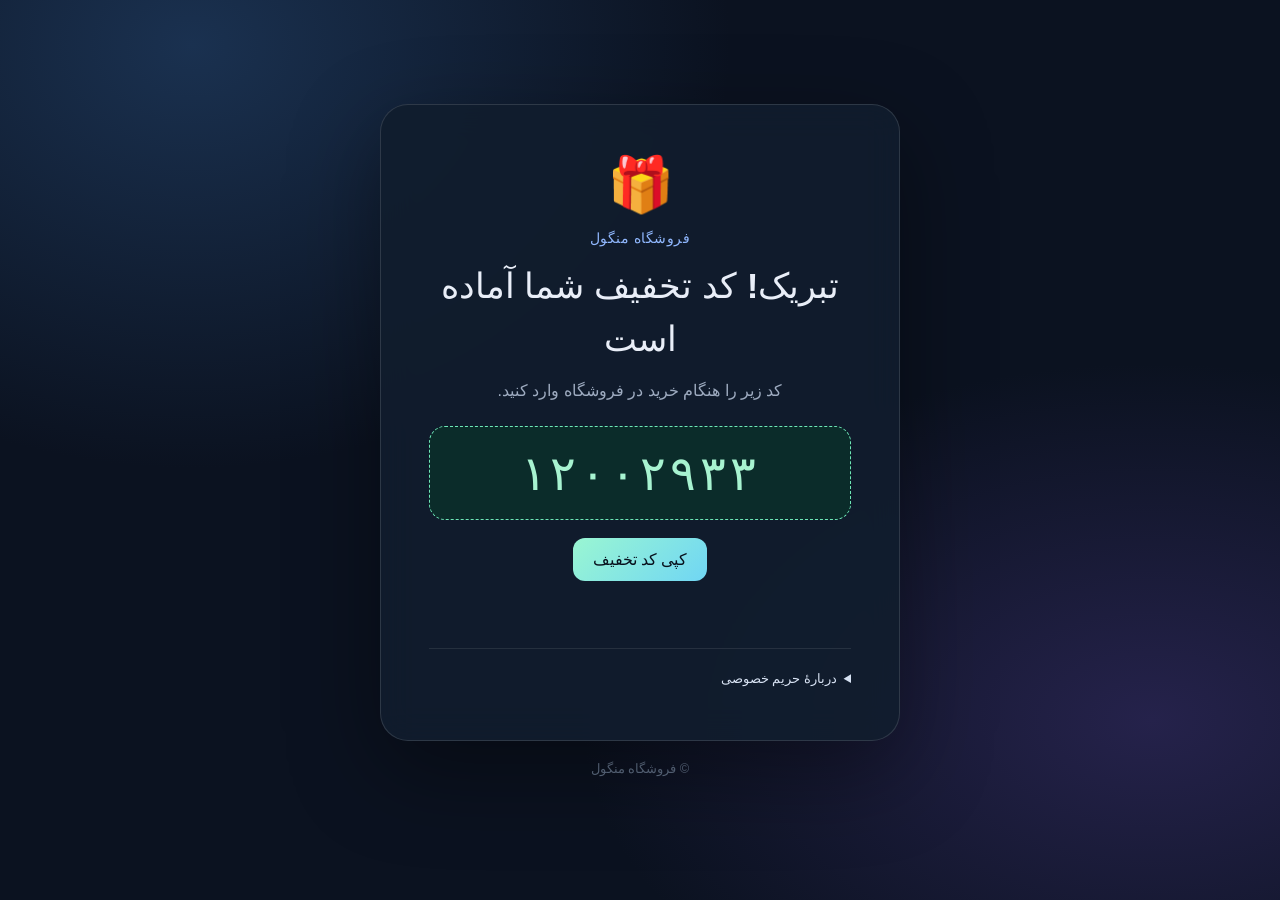
==== index.html @ a7f299d9 "ADD" ====
<!doctype html>
<html lang="fa" dir="rtl">
<head>
  <meta charset="utf-8">
  <meta name="viewport" content="width=device-width, initial-scale=1">
  <meta name="theme-color" content="#101827">
  <meta name="description" content="کد تخفیف فروشگاه منگول">
  <title>تبریک! | فروشگاه منگول</title>
  <link rel="stylesheet" href="/style.css">
  <script src="/site.js" defer></script>
</head>
<body class="public-page">
  <main class="coupon-card">
    <div class="gift-icon" aria-hidden="true">🎁</div>
    <p class="eyebrow">فروشگاه منگول</p>
    <h1>تبریک! کد تخفیف شما آماده است</h1>
    <p class="subtitle">کد زیر را هنگام خرید در فروشگاه وارد کنید.</p>
    <div class="coupon" id="coupon-code" dir="ltr">۱۲۰۰۲۹۳۳</div>
    <button class="button primary" id="copy-code" type="button">کپی کد تخفیف</button>
    <p class="small-note" id="copy-status" aria-live="polite"></p>
    <details class="privacy-note">
      <summary>دربارهٔ حریم خصوصی</summary>
      <p>برای آمار کلی سایت، اطلاعات فنی متعارف مانند نوع تقریبی دستگاه، مرورگر، سیستم‌عامل و زمان بازدید ثبت می‌شود. IP خام در پایگاه دادهٔ این سایت ذخیره نمی‌شود. شناسهٔ تصادفی مرورگر برای شمارش بازدیدکنندگان تکراری در همین مرورگر استفاده می‌شود.</p>
    </details>
  </main>
  <footer>© فروشگاه منگول</footer>
</body>
</html>
---- style.css ----
:root{font-family:"Vazirmatn",Tahoma,Arial,sans-serif;color:#e9eef8;background:#0b1220;font-synthesis:none;text-rendering:optimizeLegibility}
*{box-sizing:border-box}
body{margin:0;min-height:100vh;background:radial-gradient(ellipse at 15% 5%,#1a3150 0,transparent 35%),radial-gradient(ellipse at 90% 80%,#25224b 0,transparent 35%),#0b1220}
button,input{font:inherit}
button{cursor:pointer}
.public-page{display:flex;flex-direction:column;align-items:center;justify-content:center;padding:24px}
.coupon-card{width:min(100%,520px);text-align:center;padding:clamp(24px,6vw,48px);border:1px solid #ffffff20;border-radius:28px;background:#111d2ee8;box-shadow:0 30px 90px #0006;backdrop-filter:blur(16px)}
.gift-icon{font-size:54px;margin-bottom:12px}
.eyebrow{color:#91b8ff;font-size:.86rem;font-weight:700;letter-spacing:.04em}
h1{font-size:clamp(1.5rem,5vw,2.2rem);line-height:1.5;margin:8px 0 12px}
.subtitle,.muted{color:#9eabc0}
.coupon{margin:26px 0 18px;padding:18px;border:1px dashed #6ee7b7;border-radius:16px;background:#0b2c2a;color:#a7f3d0;font-size:clamp(2rem,8vw,3rem);font-weight:800;letter-spacing:.08em}
.button{border:0;border-radius:12px;padding:12px 20px;font-weight:700;transition:transform .15s,opacity .15s}
.button:hover{transform:translateY(-1px)}
.button:disabled{opacity:.6;cursor:wait}
.primary{color:#08111d;background:linear-gradient(135deg,#9af6d2,#70d6f4)}
.ghost{color:#d8e3f5;background:#ffffff10;border:1px solid #ffffff20}
.full{width:100%;margin-top:18px}
.small-note{min-height:24px;color:#9ee9cc;font-size:.9rem}
.privacy-note{text-align:right;margin-top:28px;padding-top:18px;border-top:1px solid #ffffff17;color:#9eabc0;font-size:.82rem;line-height:1.9}
.privacy-note summary{cursor:pointer;color:#d7e2f3;font-weight:600}
footer{padding:20px;color:#64748b;font-size:.8rem}
.admin-page{background:#0b1220}
.topbar{display:flex;align-items:center;justify-content:space-between;padding:18px clamp(18px,5vw,64px);border-bottom:1px solid #ffffff12;background:#0b1220d9;position:sticky;top:0;z-index:2;backdrop-filter:blur(16px)}
.topbar>div:first-child{display:flex;align-items:center;gap:12px}
.topbar strong,.topbar small{display:block}
.topbar small{font-size:.75rem;color:#8998ad;margin-top:3px}
.brand-mark{display:grid;place-items:center;width:42px;height:42px;border-radius:14px;background:linear-gradient(135deg,#8df0cb,#75c8ff);color:#101827;font-weight:900;font-size:1.2rem}
.top-actions{display:flex;align-items:center;gap:10px;color:#9eabc0;font-size:.82rem}
.live-dot{display:inline-block;width:8px;height:8px;border-radius:50%;background:#4ade80;box-shadow:0 0 12px #4ade8080}
.admin-wrap{width:min(1200px,100%);margin:0 auto;padding:34px 22px 70px}
.login-card{width:min(100%,420px);margin:7vh auto;padding:32px;border:1px solid #ffffff1c;border-radius:24px;background:#121e30;box-shadow:0 24px 70px #0004}
.lock-icon{font-size:38px}
.login-card h1{font-size:1.7rem}
.login-card label{display:block;margin:22px 0 8px;font-size:.9rem}
.login-card input{width:100%;padding:13px 14px;border-radius:11px;border:1px solid #34445c;background:#0a1422;color:#fff;outline:none}
.login-card input:focus{border-color:#7dd3fc;box-shadow:0 0 0 3px #7dd3fc20}
.error{color:#fda4af;font-size:.85rem;min-height:22px}
.heading-row,.panel-heading{display:flex;justify-content:space-between;align-items:center;gap:12px}
.heading-row h1{margin:2px 0;font-size:2rem}
.status-pill{display:flex;align-items:center;gap:9px;padding:9px 13px;border:1px solid #4ade8033;border-radius:999px;background:#14532d30;color:#bbf7d0;font-size:.82rem}
.stats-grid{display:grid;grid-template-columns:repeat(3,minmax(0,1fr));gap:16px;margin:26px 0}
.stat-card,.panel{border:1px solid #ffffff16;border-radius:18px;background:linear-gradient(145deg,#152238,#101a2a);box-shadow:0 12px 35px #0001}
.stat-card{padding:22px;display:flex;flex-direction:column;gap:9px}
.stat-card span{font-size:.86rem;color:#b4c1d4}
.stat-card strong{font-size:2.4rem;color:#f0f7ff}
.stat-card small{color:#71839c;font-size:.75rem}
.content-grid{display:grid;grid-template-columns:repeat(2,minmax(0,1fr));gap:16px}
.panel{padding:22px;min-width:0}
.panel h2{font-size:1.02rem;margin:0}
.panel-heading{margin-bottom:20px}
.panel-heading .muted{font-size:.78rem}
.chart-panel{grid-column:1/-1}
.bar-chart{height:230px;display:flex;align-items:flex-end;justify-content:space-around;gap:10px;padding:12px 0 0;border-bottom:1px solid #ffffff16}
.bar-column{height:100%;display:flex;flex-direction:column;align-items:center;justify-content:flex-end;gap:8px;flex:1;min-width:0}
.bar{width:min(44px,75%);min-height:4px;border-radius:8px 8px 2px 2px;background:linear-gradient(180deg,#91f3d0,#5c9cf4);box-shadow:0 0 22px #60a5fa1c}
.bar-value,.bar-label{font-size:.7rem;color:#9eabc0;white-space:nowrap}
.metric-list{display:flex;flex-direction:column;gap:16px}
.metric-row{display:flex;flex-direction:column;gap:7px}
.metric-top{display:flex;justify-content:space-between;gap:10px;font-size:.84rem}
.metric-top strong{color:#d8e8fa}
.metric-track{height:6px;border-radius:999px;background:#26364b;overflow:hidden}
.metric-fill{height:100%;border-radius:999px;background:linear-gradient(90deg,#6ca8ff,#84e9cb)}
.tiny{font-size:.72rem;line-height:1.8}
.history-panel{margin-top:16px}
.table-wrap{overflow-x:auto}
table{width:100%;border-collapse:collapse;white-space:nowrap;font-size:.8rem}
th,td{text-align:right;padding:13px 12px;border-bottom:1px solid #ffffff12}
th{color:#91a5bf;font-weight:600;background:#ffffff04}
td{color:#d3ddec}
.footnote{font-size:.78rem;line-height:1.9;color:#72839a;margin-top:22px}
.hidden{display:none!important}
@media(max-width:720px){.stats-grid{grid-template-columns:1fr}.content-grid{grid-template-columns:1fr}.chart-panel{grid-column:auto}.topbar{padding:14px}.top-actions{font-size:.7rem}.admin-wrap{padding:24px 14px 50px}.heading-row h1{font-size:1.55rem}.stat-card{padding:18px}.panel{padding:17px}}
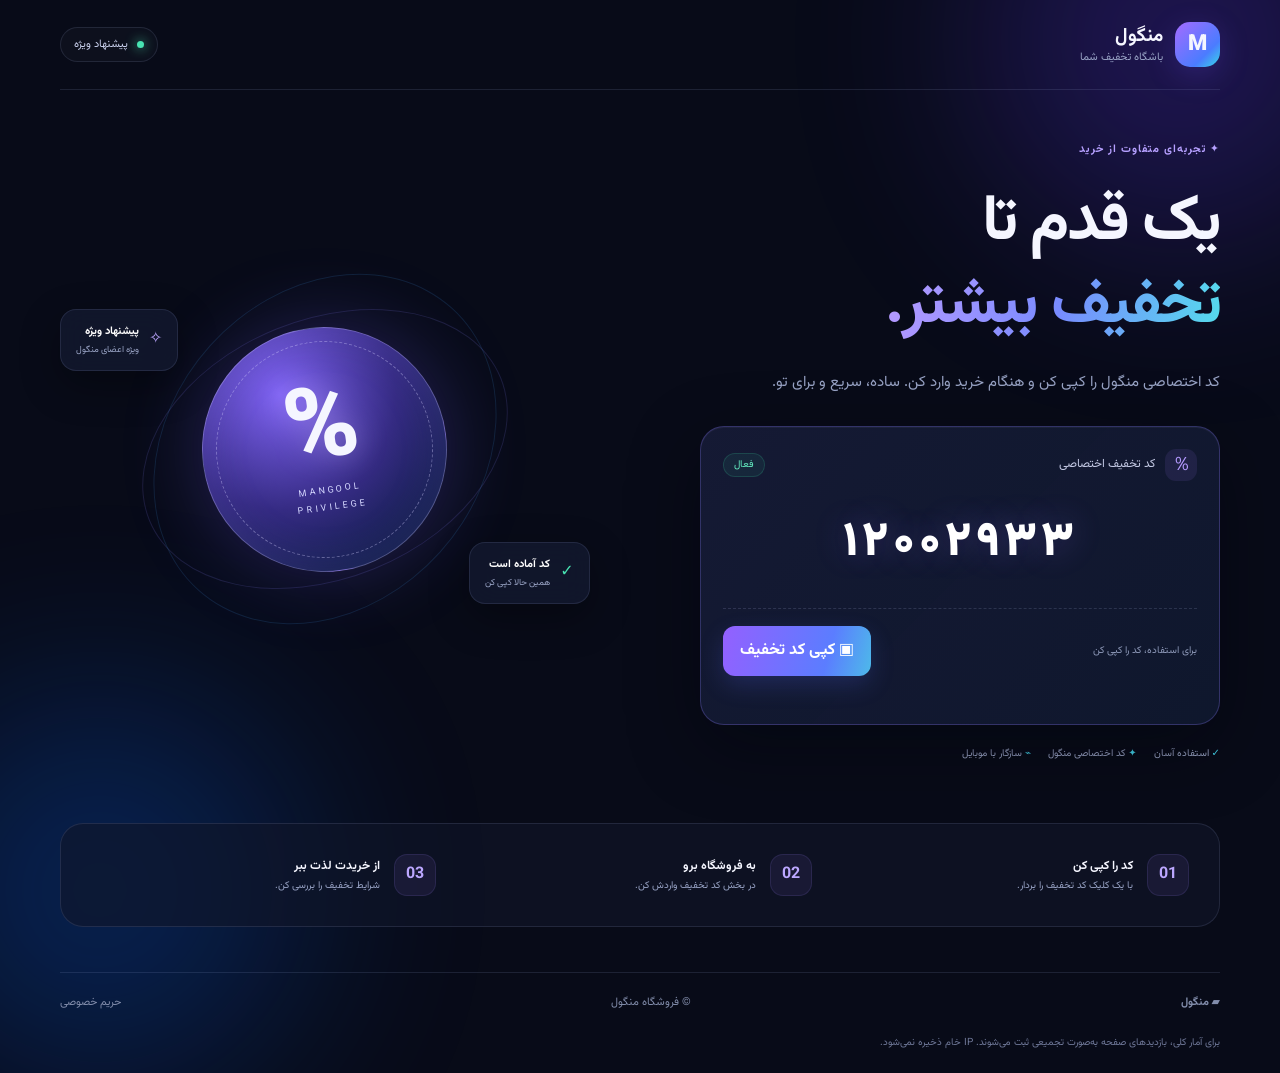
==== commit ea07271f: "NEW V" ====
--- a/index.html
+++ b/index.html
@@ -1,28 +1 @@
-<!doctype html>
-<html lang="fa" dir="rtl">
-<head>
-  <meta charset="utf-8">
-  <meta name="viewport" content="width=device-width, initial-scale=1">
-  <meta name="theme-color" content="#101827">
-  <meta name="description" content="کد تخفیف فروشگاه منگول">
-  <title>تبریک! | فروشگاه منگول</title>
-  <link rel="stylesheet" href="/style.css">
-  <script src="/site.js" defer></script>
-</head>
-<body class="public-page">
-  <main class="coupon-card">
-    <div class="gift-icon" aria-hidden="true">🎁</div>
-    <p class="eyebrow">فروشگاه منگول</p>
-    <h1>تبریک! کد تخفیف شما آماده است</h1>
-    <p class="subtitle">کد زیر را هنگام خرید در فروشگاه وارد کنید.</p>
-    <div class="coupon" id="coupon-code" dir="ltr">۱۲۰۰۲۹۳۳</div>
-    <button class="button primary" id="copy-code" type="button">کپی کد تخفیف</button>
-    <p class="small-note" id="copy-status" aria-live="polite"></p>
-    <details class="privacy-note">
-      <summary>دربارهٔ حریم خصوصی</summary>
-      <p>برای آمار کلی سایت، اطلاعات فنی متعارف مانند نوع تقریبی دستگاه، مرورگر، سیستم‌عامل و زمان بازدید ثبت می‌شود. IP خام در پایگاه دادهٔ این سایت ذخیره نمی‌شود. شناسهٔ تصادفی مرورگر برای شمارش بازدیدکنندگان تکراری در همین مرورگر استفاده می‌شود.</p>
-    </details>
-  </main>
-  <footer>© فروشگاه منگول</footer>
-</body>
-</html>
+<!doctype html><html lang="fa" dir="rtl"><head><meta charset="utf-8"><meta name="viewport" content="width=device-width,initial-scale=1"><meta name="theme-color" content="#080b18"><title>منگول | کد تخفیف ویژه</title><link rel="stylesheet" href="/style.css"></head><body><div class="glow g1"></div><div class="glow g2"></div><header class="nav wrap"><a class="brand" href="/"><span class="logo">M</span><span><b>منگول</b><small>باشگاه تخفیف شما</small></span></a><span class="pill"><i></i> پیشنهاد ویژه</span></header><main class="hero wrap"><section><span class="eyebrow">✦ تجربه‌ای متفاوت از خرید</span><h1>یک قدم تا<br><em>تخفیف بیشتر.</em></h1><p class="lead">کد اختصاصی منگول را کپی کن و هنگام خرید وارد کن. ساده، سریع و برای تو.</p><div class="coupon"><div class="couponhead"><span class="couponicon">％</span> کد تخفیف اختصاصی <span class="active">فعال</span></div><div class="code" dir="ltr">۱۲۰۰۲۹۳۳</div><div class="couponfoot"><small>برای استفاده، کد را کپی کن</small><button id="copy">▣ کپی کد تخفیف</button></div><div id="status" role="status"></div></div><div class="trust"><span>✓ استفاده آسان</span><span>✦ کد اختصاصی منگول</span><span>⌁ سازگار با موبایل</span></div></section><section class="art" aria-hidden="true"><div class="orbit o1"></div><div class="orbit o2"></div><div class="orb"><b>%</b><small>MANGOOL<br>PRIVILEGE</small></div><div class="float f1">✧ <span><b>پیشنهاد ویژه</b><small>ویژه اعضای منگول</small></span></div><div class="float f2">✓ <span><b>کد آماده است</b><small>همین حالا کپی کن</small></span></div></section></main><section class="steps wrap"><div><b>01</b><span><strong>کد را کپی کن</strong><small>با یک کلیک کد تخفیف را بردار.</small></span></div><div><b>02</b><span><strong>به فروشگاه برو</strong><small>در بخش کد تخفیف واردش کن.</small></span></div><div><b>03</b><span><strong>از خریدت لذت ببر</strong><small>شرایط تخفیف را بررسی کن.</small></span></div></section><footer class="footer wrap"><b>▰ منگول</b><span>© فروشگاه منگول</span><a href="#privacy">حریم خصوصی</a></footer><p id="privacy" class="privacy wrap">برای آمار کلی، بازدیدهای صفحه به‌صورت تجمیعی ثبت می‌شوند. IP خام ذخیره نمی‌شود.</p><script src="/site.js" defer></script></body></html>
--- a/style.css
+++ b/style.css
@@ -1,73 +1 @@
-:root{font-family:"Vazirmatn",Tahoma,Arial,sans-serif;color:#e9eef8;background:#0b1220;font-synthesis:none;text-rendering:optimizeLegibility}
-*{box-sizing:border-box}
-body{margin:0;min-height:100vh;background:radial-gradient(ellipse at 15% 5%,#1a3150 0,transparent 35%),radial-gradient(ellipse at 90% 80%,#25224b 0,transparent 35%),#0b1220}
-button,input{font:inherit}
-button{cursor:pointer}
-.public-page{display:flex;flex-direction:column;align-items:center;justify-content:center;padding:24px}
-.coupon-card{width:min(100%,520px);text-align:center;padding:clamp(24px,6vw,48px);border:1px solid #ffffff20;border-radius:28px;background:#111d2ee8;box-shadow:0 30px 90px #0006;backdrop-filter:blur(16px)}
-.gift-icon{font-size:54px;margin-bottom:12px}
-.eyebrow{color:#91b8ff;font-size:.86rem;font-weight:700;letter-spacing:.04em}
-h1{font-size:clamp(1.5rem,5vw,2.2rem);line-height:1.5;margin:8px 0 12px}
-.subtitle,.muted{color:#9eabc0}
-.coupon{margin:26px 0 18px;padding:18px;border:1px dashed #6ee7b7;border-radius:16px;background:#0b2c2a;color:#a7f3d0;font-size:clamp(2rem,8vw,3rem);font-weight:800;letter-spacing:.08em}
-.button{border:0;border-radius:12px;padding:12px 20px;font-weight:700;transition:transform .15s,opacity .15s}
-.button:hover{transform:translateY(-1px)}
-.button:disabled{opacity:.6;cursor:wait}
-.primary{color:#08111d;background:linear-gradient(135deg,#9af6d2,#70d6f4)}
-.ghost{color:#d8e3f5;background:#ffffff10;border:1px solid #ffffff20}
-.full{width:100%;margin-top:18px}
-.small-note{min-height:24px;color:#9ee9cc;font-size:.9rem}
-.privacy-note{text-align:right;margin-top:28px;padding-top:18px;border-top:1px solid #ffffff17;color:#9eabc0;font-size:.82rem;line-height:1.9}
-.privacy-note summary{cursor:pointer;color:#d7e2f3;font-weight:600}
-footer{padding:20px;color:#64748b;font-size:.8rem}
-.admin-page{background:#0b1220}
-.topbar{display:flex;align-items:center;justify-content:space-between;padding:18px clamp(18px,5vw,64px);border-bottom:1px solid #ffffff12;background:#0b1220d9;position:sticky;top:0;z-index:2;backdrop-filter:blur(16px)}
-.topbar>div:first-child{display:flex;align-items:center;gap:12px}
-.topbar strong,.topbar small{display:block}
-.topbar small{font-size:.75rem;color:#8998ad;margin-top:3px}
-.brand-mark{display:grid;place-items:center;width:42px;height:42px;border-radius:14px;background:linear-gradient(135deg,#8df0cb,#75c8ff);color:#101827;font-weight:900;font-size:1.2rem}
-.top-actions{display:flex;align-items:center;gap:10px;color:#9eabc0;font-size:.82rem}
-.live-dot{display:inline-block;width:8px;height:8px;border-radius:50%;background:#4ade80;box-shadow:0 0 12px #4ade8080}
-.admin-wrap{width:min(1200px,100%);margin:0 auto;padding:34px 22px 70px}
-.login-card{width:min(100%,420px);margin:7vh auto;padding:32px;border:1px solid #ffffff1c;border-radius:24px;background:#121e30;box-shadow:0 24px 70px #0004}
-.lock-icon{font-size:38px}
-.login-card h1{font-size:1.7rem}
-.login-card label{display:block;margin:22px 0 8px;font-size:.9rem}
-.login-card input{width:100%;padding:13px 14px;border-radius:11px;border:1px solid #34445c;background:#0a1422;color:#fff;outline:none}
-.login-card input:focus{border-color:#7dd3fc;box-shadow:0 0 0 3px #7dd3fc20}
-.error{color:#fda4af;font-size:.85rem;min-height:22px}
-.heading-row,.panel-heading{display:flex;justify-content:space-between;align-items:center;gap:12px}
-.heading-row h1{margin:2px 0;font-size:2rem}
-.status-pill{display:flex;align-items:center;gap:9px;padding:9px 13px;border:1px solid #4ade8033;border-radius:999px;background:#14532d30;color:#bbf7d0;font-size:.82rem}
-.stats-grid{display:grid;grid-template-columns:repeat(3,minmax(0,1fr));gap:16px;margin:26px 0}
-.stat-card,.panel{border:1px solid #ffffff16;border-radius:18px;background:linear-gradient(145deg,#152238,#101a2a);box-shadow:0 12px 35px #0001}
-.stat-card{padding:22px;display:flex;flex-direction:column;gap:9px}
-.stat-card span{font-size:.86rem;color:#b4c1d4}
-.stat-card strong{font-size:2.4rem;color:#f0f7ff}
-.stat-card small{color:#71839c;font-size:.75rem}
-.content-grid{display:grid;grid-template-columns:repeat(2,minmax(0,1fr));gap:16px}
-.panel{padding:22px;min-width:0}
-.panel h2{font-size:1.02rem;margin:0}
-.panel-heading{margin-bottom:20px}
-.panel-heading .muted{font-size:.78rem}
-.chart-panel{grid-column:1/-1}
-.bar-chart{height:230px;display:flex;align-items:flex-end;justify-content:space-around;gap:10px;padding:12px 0 0;border-bottom:1px solid #ffffff16}
-.bar-column{height:100%;display:flex;flex-direction:column;align-items:center;justify-content:flex-end;gap:8px;flex:1;min-width:0}
-.bar{width:min(44px,75%);min-height:4px;border-radius:8px 8px 2px 2px;background:linear-gradient(180deg,#91f3d0,#5c9cf4);box-shadow:0 0 22px #60a5fa1c}
-.bar-value,.bar-label{font-size:.7rem;color:#9eabc0;white-space:nowrap}
-.metric-list{display:flex;flex-direction:column;gap:16px}
-.metric-row{display:flex;flex-direction:column;gap:7px}
-.metric-top{display:flex;justify-content:space-between;gap:10px;font-size:.84rem}
-.metric-top strong{color:#d8e8fa}
-.metric-track{height:6px;border-radius:999px;background:#26364b;overflow:hidden}
-.metric-fill{height:100%;border-radius:999px;background:linear-gradient(90deg,#6ca8ff,#84e9cb)}
-.tiny{font-size:.72rem;line-height:1.8}
-.history-panel{margin-top:16px}
-.table-wrap{overflow-x:auto}
-table{width:100%;border-collapse:collapse;white-space:nowrap;font-size:.8rem}
-th,td{text-align:right;padding:13px 12px;border-bottom:1px solid #ffffff12}
-th{color:#91a5bf;font-weight:600;background:#ffffff04}
-td{color:#d3ddec}
-.footnote{font-size:.78rem;line-height:1.9;color:#72839a;margin-top:22px}
-.hidden{display:none!important}
-@media(max-width:720px){.stats-grid{grid-template-columns:1fr}.content-grid{grid-template-columns:1fr}.chart-panel{grid-column:auto}.topbar{padding:14px}.top-actions{font-size:.7rem}.admin-wrap{padding:24px 14px 50px}.heading-row h1{font-size:1.55rem}.stat-card{padding:18px}.panel{padding:17px}}
+@import url('https://fonts.googleapis.com/css2?family=Vazirmatn:wght@400;500;600;700;800;900&display=swap');:root{color-scheme:dark;--bg:#080b18;--panel:#12182d;--line:#9ca9d626;--text:#f5f6ff;--muted:#98a3c5;--purple:#9b6bff;--blue:#4f8cff;--cyan:#45d9ef;--green:#48e3b2}*{box-sizing:border-box}body{margin:0;background:var(--bg);color:var(--text);font-family:Vazirmatn,system-ui,sans-serif;min-height:100vh;line-height:1.8}a{color:inherit;text-decoration:none}button,input{font:inherit}button{cursor:pointer}.wrap{width:min(1160px,calc(100% - 40px));margin:auto}.glow{position:fixed;z-index:-1;pointer-events:none;filter:blur(100px);opacity:.25;border-radius:50%;width:400px;height:400px}.g1{background:#6439ff;top:-160px;right:-100px}.g2{background:#0866f7;bottom:-190px;left:-100px}.nav{height:90px;display:flex;align-items:center;justify-content:space-between;border-bottom:1px solid var(--line)}.brand{display:flex;align-items:center;gap:12px}.brand>span:last-child{display:flex;flex-direction:column;line-height:1.4}.brand b{font-size:19px}.brand small{font-size:11px;color:var(--muted)}.logo{width:45px;height:45px;border-radius:15px;display:grid;place-items:center;font-weight:900;font-size:22px;background:linear-gradient(135deg,#a56bff,#4b7cff 70%,#36d9e8);box-shadow:0 8px 30px #7358ff35}.pill{display:flex;align-items:center;gap:9px;border:1px solid var(--line);background:#ffffff06;border-radius:99px;padding:7px 13px;color:#cdd4f1;font-size:11px}.pill i{width:7px;height:7px;border-radius:50%;background:var(--green);box-shadow:0 0 12px var(--green)}.adminlink{font-size:12px;color:#c4c9e4}.adminlink:hover{color:#fff}.hero{display:grid;grid-template-columns:1.05fr .95fr;align-items:center;gap:45px;min-height:590px;padding-block:45px 60px}.eyebrow{font-size:11px;letter-spacing:1px;color:#b6a0ff;font-weight:700}.hero h1{font-size:clamp(42px,5vw,64px);line-height:1.3;letter-spacing:-2px;margin:18px 0}.hero h1 em,.dashhead em,.loginart em{font-style:normal;background:linear-gradient(100deg,#b89aff,#788bff 52%,#54ddec);-webkit-background-clip:text;background-clip:text;color:transparent}.lead{font-size:15px;color:var(--muted);max-width:470px;line-height:2.2;margin:0 0 27px}.coupon{max-width:520px;border:1px solid #8b79ff45;border-radius:24px;padding:22px;background:linear-gradient(135deg,#171b37e8,#101a31d9);box-shadow:0 22px 70px #02040b70,inset 0 1px #ffffff0b;position:relative;overflow:hidden}.couponhead{display:flex;align-items:center;gap:10px;color:#c4c9e4;font-size:12px}.couponicon{width:32px;height:32px;border-radius:11px;background:#a17aff1c;color:#b49aff;display:grid;place-items:center;font-size:19px}.active{margin-right:auto;color:#63edc1;background:#3ae0a412;border:1px solid #3ae0a42c;padding:2px 10px;border-radius:99px;font-size:10px}.code{font-size:clamp(36px,5vw,48px);font-weight:900;letter-spacing:4px;text-align:center;padding:20px 0;color:#fff;text-shadow:0 0 32px #8c6dff50}.couponfoot{display:flex;align-items:center;justify-content:space-between;gap:12px;flex-wrap:wrap;border-top:1px dashed #b2b9e52b;padding-top:17px}.couponfoot small{font-size:10px;color:#8f9aba}.coupon button,.loginbox button,.sectiontitle button{border:0;border-radius:12px;background:linear-gradient(105deg,#9460ff,#5b7dff 70%,#4dbae9);color:white;font-weight:700;padding:11px 17px;box-shadow:0 9px 24px #5b67f933;transition:.2s}.coupon button:hover,.loginbox button:hover{transform:translateY(-2px);filter:brightness(1.1)}#status{color:var(--green);font-size:11px;min-height:20px;margin-top:6px}.trust{display:flex;gap:17px;flex-wrap:wrap;margin-top:20px;color:#9ca6c7;font-size:10px}.trust span:first-letter{color:var(--cyan)}.art{height:420px;position:relative;display:grid;place-items:center}.orbit{position:absolute;border:1px solid #8d85ff28;border-radius:50%;transform:rotate(-22deg)}.o1{width:380px;height:260px}.o2{width:310px;height:380px;transform:rotate(42deg);border-color:#4ca8ff24}.orb{width:245px;height:245px;border-radius:50%;display:flex;flex-direction:column;align-items:center;justify-content:center;position:relative;background:radial-gradient(circle at 35% 25%,#7f63f3,#352b83 48%,#101d48 80%);border:1px solid #c5baff5c;box-shadow:0 0 80px #705bff45,inset 0 0 45px #9d88ff28;transform:rotate(-8deg)}.orb:before{content:"";position:absolute;inset:13px;border:1px dashed #d7d2ff60;border-radius:50%}.orb b{font-size:100px;line-height:1;font-weight:900;text-shadow:0 0 30px #c8b5ff70}.orb small{font-size:9px;letter-spacing:3px;text-align:center;color:#d5d7ff;line-height:1.8}.float{position:absolute;display:flex;align-items:center;gap:10px;background:#12182de8;border:1px solid #a9b3ef20;border-radius:16px;padding:12px 15px;box-shadow:0 14px 40px #0005;backdrop-filter:blur(14px);color:#bda7ff}.float span{display:flex;flex-direction:column}.float b{font-size:11px;color:#fff}.float small{font-size:9px;color:#9aa5c6}.f1{top:70px;left:0}.f2{bottom:55px;right:0;color:var(--green)}.steps{display:grid;grid-template-columns:repeat(3,1fr);gap:16px;padding:22px;border:1px solid var(--line);background:#11162a9c;border-radius:23px;margin-bottom:45px}.steps>div{display:flex;align-items:center;gap:14px;padding:8px}.steps>div>b{width:42px;height:42px;display:grid;place-items:center;border-radius:13px;color:#bca7ff;background:#a181ff16;border:1px solid #a181ff20}.steps span{display:flex;flex-direction:column}.steps strong{font-size:12px}.steps small{font-size:10px;color:var(--muted)}.footer{display:flex;justify-content:space-between;align-items:center;border-top:1px solid var(--line);padding:20px 0;color:#828dab;font-size:11px}.privacy{font-size:10px;color:#6f7898;padding-bottom:20px}.adminlayout{display:grid;grid-template-columns:230px minmax(0,1fr);min-height:100vh}.sidebar{border-left:1px solid var(--line);background:#0c1020d9;padding:25px 17px;display:flex;flex-direction:column;position:sticky;top:0;height:100vh}.sidebar .brand{padding-bottom:28px;border-bottom:1px solid var(--line)}.muted{color:var(--muted);font-size:11px}.sideheading{padding:22px 10px 8px;font-size:10px}.sideactive,.sideitem{padding:11px;border-radius:11px;font-size:12px;color:#aeb8d6;margin-bottom:5px}.sideactive{background:linear-gradient(100deg,#8d69ff22,#5e8fff0b);border:1px solid #9c82ff1c;color:#f4f2ff}.sidebottom{margin-top:auto;border:1px solid var(--line);background:#11182b;padding:14px;border-radius:14px;font-size:10px}.sidebottom small{color:var(--muted)}.sidebottom p{margin-bottom:0}.dash{min-width:0;padding:30px clamp(16px,3vw,42px) 20px}.dashhead,.sectiontitle{display:flex;justify-content:space-between;align-items:center;gap:15px}.dashhead h1{font-size:29px;margin:5px 0}.dashhead p{margin:0}.loginlayout{max-width:900px;min-height:420px;margin:35px auto 65px;display:grid;grid-template-columns:1fr 1fr;border:1px solid var(--line);border-radius:24px;overflow:hidden;background:#11162a99;box-shadow:0 30px 90px #0004}.loginart{position:relative;overflow:hidden;padding:35px;background:radial-gradient(ellipse at 60% 35%,#5743a4,#1a204b 40%,#10162b 78%)}.lock{position:absolute;top:55px;left:85px;width:95px;height:95px;border-radius:28px;display:grid;place-items:center;font-size:48px;background:linear-gradient(145deg,#a38aff55,#4d9aff22);border:1px solid #ffffff37;box-shadow:0 0 70px #9175ff44;transform:rotate(-12deg)}.loginart h2{font-size:33px;line-height:1.5;margin-top:120px}.loginart p{font-size:12px;color:#b2bbda}.loginbox{padding:35px;display:flex;flex-direction:column;justify-content:center}.loginbox h2{margin:8px 0}.loginbox p{font-size:11px}.loginbox label{font-size:11px;color:#c8cde4;margin:16px 0 8px}.loginbox input{border:1px solid #9ca9d628;border-radius:12px;background:#090e1d;padding:13px;color:#fff;outline:none}.loginbox input:focus{border-color:#9274ff8c}.loginbox button{margin-top:17px}.loginbox #loginmsg{color:#ff9dc9;min-height:18px}.hidden{display:none!important}.sectiontitle{margin:20px 0 14px}.sectiontitle h2{font-size:19px;margin:4px 0}.sectiontitle h3{font-size:13px;margin:0}.stats{display:grid;grid-template-columns:repeat(4,minmax(0,1fr));gap:13px}.stats article,.panel{border:1px solid var(--line);border-radius:17px;background:linear-gradient(145deg,#141a31e8,#101528e8);padding:18px;min-width:0}.stats article{display:flex;flex-direction:column;gap:6px}.stats article span{font-size:11px;color:#aeb8d6}.stats article b{font-size:34px;line-height:1.4}.stats article small{font-size:9px;color:#7f8aac}.panels{display:grid;grid-template-columns:minmax(0,1.5fr) minmax(240px,1fr);gap:14px;margin-top:14px}.panel h3{font-size:13px;margin:0 0 17px}.panel h3 small{display:block;color:var(--muted);font-size:10px;font-weight:400}.panel canvas{width:100%;height:200px;display:block}.breakdown{display:flex;flex-direction:column;gap:15px;font-size:10px}.barrow{display:grid;grid-template-columns:minmax(65px,.8fr) minmax(45px,1.5fr) 30px;gap:9px;align-items:center;color:#b6c0de}.barrow span{white-space:nowrap;overflow:hidden;text-overflow:ellipsis}.barrow>div{height:5px;background:#ffffff0c;border-radius:99px;overflow:hidden}.barrow i{display:block;height:100%;background:linear-gradient(90deg,#9567ff,#4e9cff);border-radius:99px}.barrow b{text-align:left;color:#fff}.recent{margin-top:14px}.tablewrap{overflow:auto}table{width:100%;border-collapse:collapse;white-space:nowrap;text-align:right}th{font-size:10px;font-weight:500;color:#7e8aac;background:#ffffff04;padding:12px}td{font-size:10px;color:#c4cce6;padding:13px 12px;border-top:1px solid #ffffff09}.error{font-size:10px;color:#ff9dc9}.dashfooter{display:flex;justify-content:space-between;border-top:1px solid var(--line);padding-top:16px;margin-top:22px;color:#5e6888;font-size:9px;letter-spacing:1px}.dashfooter span{letter-spacing:0}.privacy{line-height:2}@media(max-width:950px){.stats{grid-template-columns:repeat(2,minmax(0,1fr))}.hero{gap:15px}.adminlayout{grid-template-columns:190px minmax(0,1fr)}}@media(max-width:720px){.wrap{width:calc(100% - 30px)}.nav{height:72px}.pill{display:none}.hero{grid-template-columns:1fr;padding-top:10px;gap:0}.art{grid-row:1;height:290px;transform:scale(.8);margin:-20px 0}.hero>section:first-child{grid-row:2}.hero h1{font-size:43px}.steps{grid-template-columns:1fr;padding:13px;gap:4px}.footer{gap:8px;flex-wrap:wrap}.adminlayout{display:block}.sidebar{position:relative;height:auto;border:0;border-bottom:1px solid var(--line);padding:14px 17px}.sidebar .brand{padding:0;border:0}.sideheading,.sideactive,.sideitem,.sidebottom{display:none}.dash{padding:22px 14px}.dashhead{align-items:flex-start;flex-direction:column}.loginlayout{grid-template-columns:1fr;margin:20px auto 30px}.loginart{min-height:190px;padding:22px}.lock{top:25px;left:50px;width:65px;height:65px;font-size:32px}.loginart h2{font-size:24px;margin-top:85px}.loginart p{margin:0}.loginbox{padding:25px}.sectiontitle{align-items:flex-start;flex-direction:column}.stats{gap:8px}.stats article{padding:12px}.stats article b{font-size:28px}.panels{grid-template-columns:1fr}.dashfooter{gap:8px;flex-wrap:wrap}}@media(max-width:370px){.coupon{padding:15px}.couponfoot{align-items:flex-start}.stats article b{font-size:24px}}
